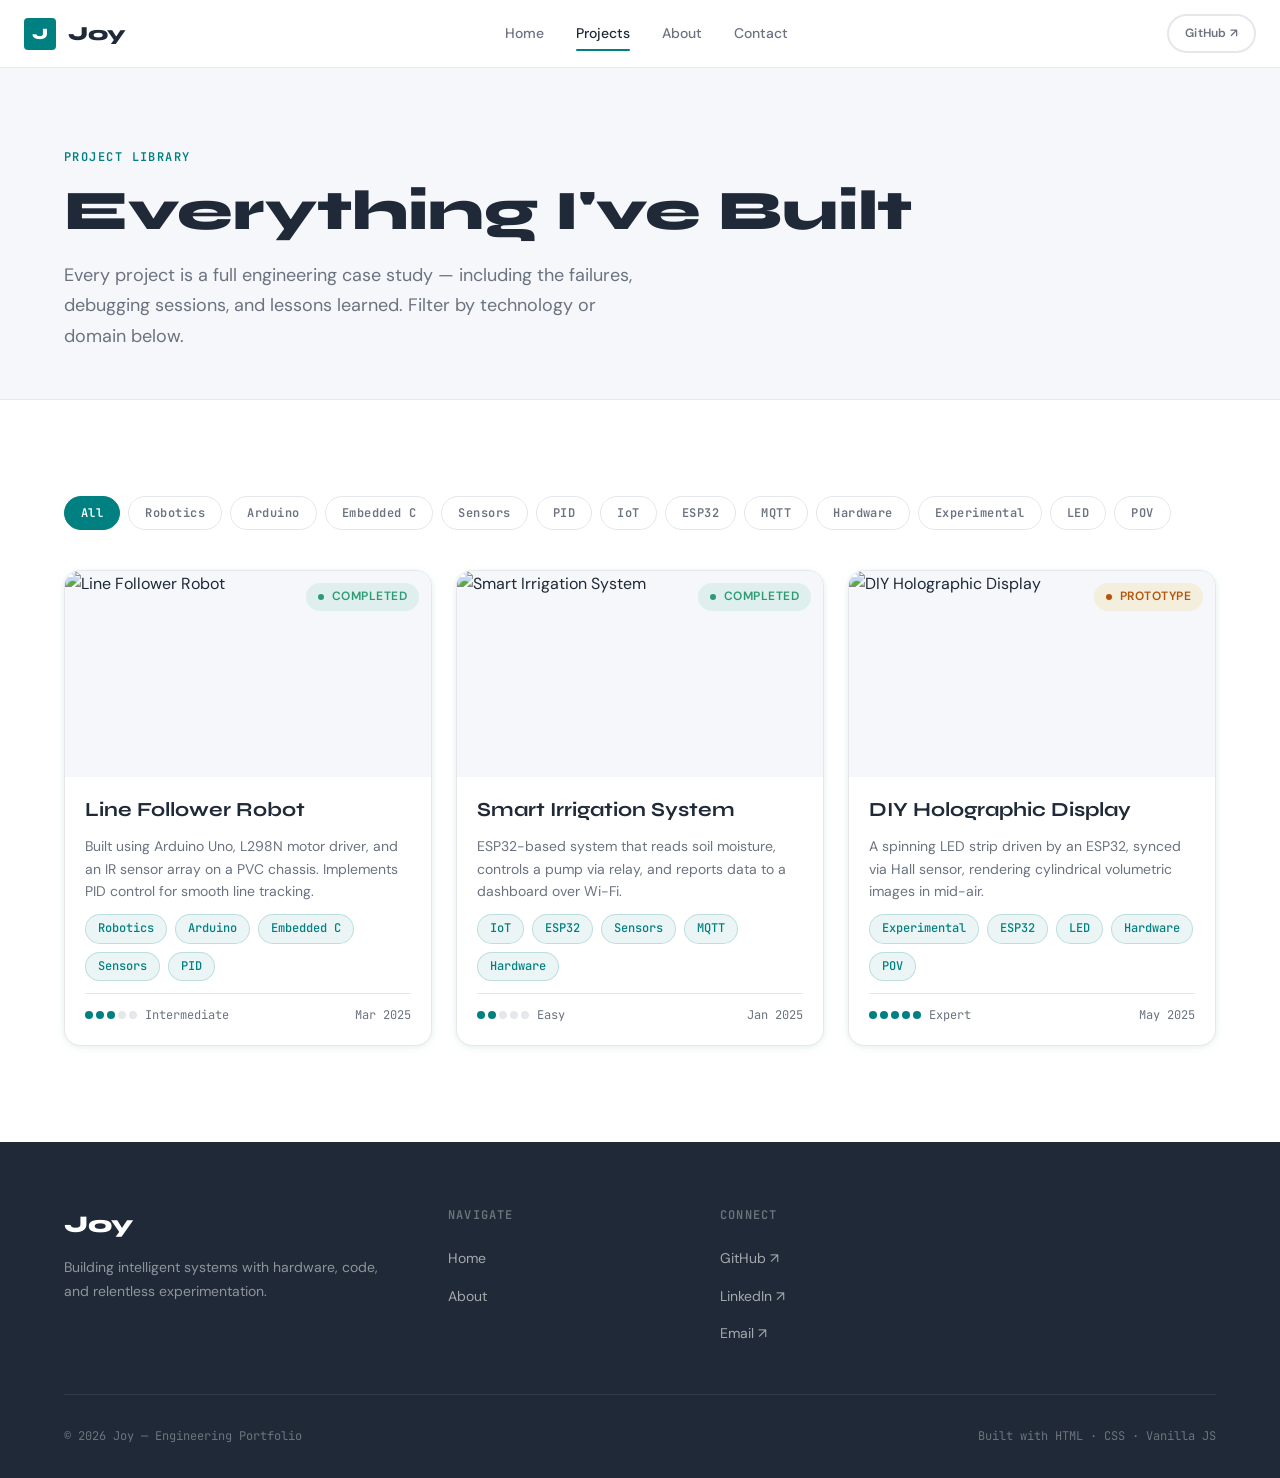
==== projects/index.html @ ea3002c6 "initial commit" ====
<!DOCTYPE html>
<html lang="en">
<head>
  <meta charset="UTF-8">
  <meta name="viewport" content="width=device-width, initial-scale=1.0">
  <meta name="description" content="All projects — Joy's engineering portfolio. IoT, robotics, embedded systems, and electronics experiments.">
  <title>Projects — Joy</title>

  <link rel="stylesheet" href="/assets/css/variables.css">
  <link rel="stylesheet" href="/assets/css/base.css">
  <link rel="stylesheet" href="/assets/css/nav.css">
  <link rel="stylesheet" href="/assets/css/components.css">
  <link rel="stylesheet" href="/assets/css/home.css">
  <link rel="icon" href="/assets/icons/favicon.svg" type="image/svg+xml">
</head>
<body>

  <!-- NAV -->
  <header class="nav" role="banner">
    <div class="nav__inner">
      <a href="/" class="nav__logo">
        <div class="nav__logo-mark">J</div>
        <span>Joy</span>
      </a>
      <nav class="nav__links" aria-label="Primary navigation">
        <a href="/"                   class="nav__link">Home</a>
        <a href="/projects/"          class="nav__link active">Projects</a>
        <a href="/about.html"         class="nav__link">About</a>
        <a href="/about.html#contact" class="nav__link">Contact</a>
      </nav>
      <div class="nav__actions">
        <a href="https://github.com/" target="_blank" rel="noopener" class="btn btn--ghost btn--sm">GitHub ↗</a>
        <button class="nav__hamburger" aria-label="Toggle menu">
          <span></span><span></span><span></span>
        </button>
      </div>
    </div>
    <nav class="nav__mobile">
      <a href="/"           class="nav__link">Home</a>
      <a href="/projects/"  class="nav__link">Projects</a>
      <a href="/about.html" class="nav__link">About</a>
      <a href="/about.html#contact" class="nav__link">Contact</a>
      <a href="https://github.com/" target="_blank" rel="noopener" class="btn btn--outline" style="width:fit-content;">GitHub ↗</a>
    </nav>
  </header>

  <main>

    <!-- PAGE HEADER -->
    <section style="padding-top:var(--sp-20);padding-bottom:var(--sp-12);border-bottom:1px solid var(--clr-border);background:var(--clr-bg-soft);">
      <div class="container">
        <p class="section-label reveal">Project Library</p>
        <h1 class="section-title reveal" data-delay="60" style="font-size:clamp(2rem,5vw,3.5rem);">Everything I've Built</h1>
        <p class="section-desc reveal" data-delay="120">
          Every project is a full engineering case study — including the failures, debugging sessions, and lessons learned.
          Filter by technology or domain below.
        </p>
      </div>
    </section>

    <!-- PROJECTS -->
    <section class="section">
      <div class="container">

        <div class="filter-bar reveal" id="filter-bar" aria-label="Filter projects">
          <!-- Populated by projects.js -->
        </div>

        <div class="project-feed" id="project-feed" data-stagger>
          <!-- Populated by projects.js -->
        </div>

      </div>
    </section>

  </main>

  <!-- FOOTER -->
  <footer class="footer" role="contentinfo">
    <div class="container">
      <div class="footer__grid">
        <div>
          <div class="footer__brand-name">Joy</div>
          <p class="footer__brand-desc">Building intelligent systems with hardware, code, and relentless experimentation.</p>
        </div>
        <div>
          <div class="footer__heading">Navigate</div>
          <ul class="footer__links">
            <li><a href="/"           class="footer__link">Home</a></li>
            <li><a href="/about.html" class="footer__link">About</a></li>
          </ul>
        </div>
        <div>
          <div class="footer__heading">Connect</div>
          <ul class="footer__links">
            <li><a href="https://github.com/"   target="_blank" rel="noopener" class="footer__link">GitHub ↗</a></li>
            <li><a href="https://linkedin.com/" target="_blank" rel="noopener" class="footer__link">LinkedIn ↗</a></li>
            <li><a href="mailto:your@email.com"                                class="footer__link">Email ↗</a></li>
          </ul>
        </div>
      </div>
      <div class="footer__bottom">
        <span>© <span id="footer-year"></span> Joy — Engineering Portfolio</span>
        <span>Built with HTML · CSS · Vanilla JS</span>
      </div>
    </div>
  </footer>

  <script src="/assets/js/main.js"></script>
  <script src="/assets/js/projects.js"></script>
  <script>document.getElementById('footer-year').textContent = new Date().getFullYear();</script>

</body>
</html>
---- assets/css/variables.css ----
/* ============================================================
   VARIABLES.CSS — Design Tokens
   ============================================================ */

:root {
  /* --- Color Palette --- */
  --clr-accent-teal:    #008080;
  --clr-accent-mint:    #3EB489;
  --clr-accent-blue:    #4A90E2;

  --clr-bg:             #FFFFFF;
  --clr-bg-soft:        #F5F7FA;
  --clr-bg-card:        #FFFFFF;

  --clr-text-primary:   #1F2937;
  --clr-text-muted:     #6B7280;
  --clr-text-inverse:   #FFFFFF;

  --clr-border:         #E5E7EB;
  --clr-border-accent:  rgba(0, 128, 128, 0.25);

  /* --- Typography --- */
  --font-heading:       'Syne', 'Poppins', sans-serif;
  --font-body:          'DM Sans', 'Inter', sans-serif;
  --font-mono:          'JetBrains Mono', 'Fira Code', monospace;

  /* --- Font Sizes (fluid) --- */
  --fs-xs:    0.75rem;
  --fs-sm:    0.875rem;
  --fs-base:  1rem;
  --fs-md:    1.125rem;
  --fs-lg:    1.25rem;
  --fs-xl:    1.5rem;
  --fs-2xl:   2rem;
  --fs-3xl:   2.75rem;
  --fs-4xl:   3.75rem;
  --fs-hero:  clamp(2.5rem, 6vw, 5rem);

  /* --- Spacing --- */
  --sp-1:   0.25rem;
  --sp-2:   0.5rem;
  --sp-3:   0.75rem;
  --sp-4:   1rem;
  --sp-5:   1.25rem;
  --sp-6:   1.5rem;
  --sp-8:   2rem;
  --sp-10:  2.5rem;
  --sp-12:  3rem;
  --sp-16:  4rem;
  --sp-20:  5rem;
  --sp-24:  6rem;

  /* --- Radius --- */
  --radius-sm:   4px;
  --radius-md:   8px;
  --radius-lg:   16px;
  --radius-xl:   24px;
  --radius-full: 9999px;

  /* --- Shadows --- */
  --shadow-sm:   0 1px 3px rgba(0,0,0,0.07), 0 1px 2px rgba(0,0,0,0.04);
  --shadow-md:   0 4px 16px rgba(0,0,0,0.08), 0 2px 6px rgba(0,0,0,0.04);
  --shadow-lg:   0 12px 40px rgba(0,0,0,0.10), 0 4px 12px rgba(0,0,0,0.06);
  --shadow-card: 0 2px 12px rgba(0, 128, 128, 0.06), 0 1px 4px rgba(0,0,0,0.05);
  --shadow-card-hover: 0 8px 32px rgba(0, 128, 128, 0.14), 0 2px 8px rgba(0,0,0,0.06);

  /* --- Transitions --- */
  --transition-fast:   150ms ease;
  --transition-base:   250ms ease;
  --transition-slow:   400ms ease;
  --transition-spring: 350ms cubic-bezier(0.34, 1.56, 0.64, 1);

  /* --- Layout --- */
  --container-max:  1200px;
  --container-wide: 1400px;
  --nav-height:     68px;
}
---- assets/css/base.css ----
/* ============================================================
   BASE.CSS — Reset + Foundation
   ============================================================ */

@import url('https://fonts.googleapis.com/css2?family=Syne:wght@400;500;600;700;800&family=DM+Sans:ital,opsz,wght@0,9..40,300;0,9..40,400;0,9..40,500;0,9..40,600;1,9..40,400&family=JetBrains+Mono:wght@400;500&display=swap');

*, *::before, *::after {
  box-sizing: border-box;
  margin: 0;
  padding: 0;
}

html {
  scroll-behavior: smooth;
  font-size: 16px;
  -webkit-text-size-adjust: 100%;
}

body {
  font-family: var(--font-body);
  font-size: var(--fs-base);
  color: var(--clr-text-primary);
  background-color: var(--clr-bg);
  line-height: 1.6;
  -webkit-font-smoothing: antialiased;
  -moz-osx-font-smoothing: grayscale;
  overflow-x: hidden;
}

img, video {
  max-width: 100%;
  height: auto;
  display: block;
}

a {
  color: inherit;
  text-decoration: none;
}

ul, ol {
  list-style: none;
}

button {
  cursor: pointer;
  border: none;
  background: none;
  font-family: inherit;
}

input, textarea, select {
  font-family: inherit;
  font-size: inherit;
}

h1, h2, h3, h4, h5, h6 {
  font-family: var(--font-heading);
  line-height: 1.2;
  color: var(--clr-text-primary);
}

code, pre {
  font-family: var(--font-mono);
}

/* --- Selection --- */
::selection {
  background: rgba(0, 128, 128, 0.15);
  color: var(--clr-text-primary);
}

/* --- Scrollbar --- */
::-webkit-scrollbar {
  width: 6px;
  height: 6px;
}
::-webkit-scrollbar-track  { background: var(--clr-bg-soft); }
::-webkit-scrollbar-thumb  { background: var(--clr-border); border-radius: 999px; }
::-webkit-scrollbar-thumb:hover { background: var(--clr-accent-teal); }

/* --- Focus --- */
:focus-visible {
  outline: 2px solid var(--clr-accent-teal);
  outline-offset: 3px;
  border-radius: var(--radius-sm);
}

/* --- Utility Layout --- */
.container {
  max-width: var(--container-max);
  margin-inline: auto;
  padding-inline: var(--sp-6);
}

.container--wide {
  max-width: var(--container-wide);
  margin-inline: auto;
  padding-inline: var(--sp-6);
}

.section {
  padding-block: var(--sp-24);
}

.section--sm {
  padding-block: var(--sp-16);
}

/* --- Visibility Helpers --- */
.sr-only {
  position: absolute;
  width: 1px;
  height: 1px;
  padding: 0;
  margin: -1px;
  overflow: hidden;
  clip: rect(0, 0, 0, 0);
  white-space: nowrap;
  border: 0;
}

/* --- Fade-in Animation Base --- */
.reveal {
  opacity: 0;
  transform: translateY(24px);
  transition: opacity var(--transition-slow), transform var(--transition-slow);
}

.reveal.visible {
  opacity: 1;
  transform: translateY(0);
}

/* --- Grid Utilities --- */
.grid-2 { display: grid; grid-template-columns: repeat(2, 1fr); gap: var(--sp-8); }
.grid-3 { display: grid; grid-template-columns: repeat(3, 1fr); gap: var(--sp-8); }

@media (max-width: 768px) {
  .grid-2, .grid-3 { grid-template-columns: 1fr; }
}

@media (min-width: 769px) and (max-width: 1024px) {
  .grid-3 { grid-template-columns: repeat(2, 1fr); }
}
---- assets/css/nav.css ----
/* ============================================================
   NAV.CSS — Sticky Navigation
   ============================================================ */

.nav {
  position: fixed;
  top: 0;
  left: 0;
  right: 0;
  z-index: 1000;
  height: var(--nav-height);
  background: rgba(255, 255, 255, 0.92);
  backdrop-filter: blur(12px) saturate(180%);
  -webkit-backdrop-filter: blur(12px) saturate(180%);
  border-bottom: 1px solid var(--clr-border);
  transition: border-color var(--transition-base), box-shadow var(--transition-base);
}

.nav.scrolled {
  box-shadow: 0 2px 16px rgba(0,0,0,0.06);
}

.nav__inner {
  max-width: var(--container-wide);
  margin-inline: auto;
  padding-inline: var(--sp-6);
  height: 100%;
  display: flex;
  align-items: center;
  justify-content: space-between;
}

/* --- Logo / Wordmark --- */
.nav__logo {
  display: flex;
  align-items: center;
  gap: var(--sp-3);
  font-family: var(--font-heading);
  font-weight: 800;
  font-size: var(--fs-lg);
  color: var(--clr-text-primary);
  text-decoration: none;
  transition: color var(--transition-fast);
}

.nav__logo:hover { color: var(--clr-accent-teal); }

.nav__logo-mark {
  width: 32px;
  height: 32px;
  background: var(--clr-accent-teal);
  border-radius: var(--radius-sm);
  display: flex;
  align-items: center;
  justify-content: center;
  color: #fff;
  font-size: var(--fs-base);
  font-weight: 900;
}

/* --- Desktop Links --- */
.nav__links {
  display: flex;
  align-items: center;
  gap: var(--sp-8);
}

.nav__link {
  font-size: var(--fs-sm);
  font-weight: 500;
  color: var(--clr-text-muted);
  text-decoration: none;
  transition: color var(--transition-fast);
  position: relative;
  padding-block: var(--sp-1);
}

.nav__link::after {
  content: '';
  position: absolute;
  bottom: -2px;
  left: 0;
  right: 0;
  height: 2px;
  background: var(--clr-accent-teal);
  border-radius: 1px;
  transform: scaleX(0);
  transition: transform var(--transition-base);
}

.nav__link:hover,
.nav__link.active {
  color: var(--clr-text-primary);
}

.nav__link:hover::after,
.nav__link.active::after {
  transform: scaleX(1);
}

/* --- Actions --- */
.nav__actions {
  display: flex;
  align-items: center;
  gap: var(--sp-3);
}

/* --- Hamburger --- */
.nav__hamburger {
  display: none;
  flex-direction: column;
  gap: 5px;
  width: 28px;
  cursor: pointer;
  padding: var(--sp-2);
}

.nav__hamburger span {
  display: block;
  height: 2px;
  background: var(--clr-text-primary);
  border-radius: 1px;
  transition: all var(--transition-base);
}

.nav__hamburger.open span:nth-child(1) { transform: rotate(45deg) translate(5px, 5px); }
.nav__hamburger.open span:nth-child(2) { opacity: 0; }
.nav__hamburger.open span:nth-child(3) { transform: rotate(-45deg) translate(5px, -5px); }

/* --- Mobile Menu --- */
.nav__mobile {
  display: none;
  position: fixed;
  top: var(--nav-height);
  left: 0;
  right: 0;
  background: rgba(255, 255, 255, 0.98);
  backdrop-filter: blur(16px);
  padding: var(--sp-6);
  border-bottom: 1px solid var(--clr-border);
  flex-direction: column;
  gap: var(--sp-4);
  box-shadow: var(--shadow-lg);
  z-index: 999;
}

.nav__mobile.open {
  display: flex;
}

.nav__mobile .nav__link {
  font-size: var(--fs-md);
  padding-block: var(--sp-3);
}

/* --- Responsive --- */
@media (max-width: 768px) {
  .nav__links { display: none; }
  .nav__actions .btn { display: none; }
  .nav__hamburger { display: flex; }
}
---- assets/css/components.css ----
/* ============================================================
   COMPONENTS.CSS — Reusable UI Components
   ============================================================ */

/* ----------------------------------------
   BUTTONS
   ---------------------------------------- */

.btn {
  display: inline-flex;
  align-items: center;
  gap: var(--sp-2);
  padding: var(--sp-3) var(--sp-6);
  border-radius: var(--radius-full);
  font-family: var(--font-body);
  font-size: var(--fs-sm);
  font-weight: 600;
  letter-spacing: 0.02em;
  transition: all var(--transition-base);
  cursor: pointer;
  border: 2px solid transparent;
  white-space: nowrap;
}

.btn--primary {
  background: var(--clr-accent-teal);
  color: #fff;
  border-color: var(--clr-accent-teal);
}

.btn--primary:hover {
  background: #006868;
  border-color: #006868;
  transform: translateY(-2px);
  box-shadow: 0 6px 20px rgba(0, 128, 128, 0.30);
}

.btn--outline {
  background: transparent;
  color: var(--clr-accent-teal);
  border-color: var(--clr-accent-teal);
}

.btn--outline:hover {
  background: var(--clr-accent-teal);
  color: #fff;
  transform: translateY(-2px);
}

.btn--ghost {
  background: transparent;
  color: var(--clr-text-muted);
  border-color: var(--clr-border);
}

.btn--ghost:hover {
  color: var(--clr-text-primary);
  border-color: var(--clr-text-primary);
  transform: translateY(-2px);
}

.btn--sm {
  padding: var(--sp-2) var(--sp-4);
  font-size: var(--fs-xs);
}

.btn--lg {
  padding: var(--sp-4) var(--sp-8);
  font-size: var(--fs-md);
}

/* ----------------------------------------
   TAGS / CHIPS
   ---------------------------------------- */

.tag {
  display: inline-flex;
  align-items: center;
  gap: var(--sp-1);
  padding: var(--sp-1) var(--sp-3);
  border-radius: var(--radius-full);
  font-size: var(--fs-xs);
  font-weight: 500;
  font-family: var(--font-mono);
  background: rgba(0, 128, 128, 0.08);
  color: var(--clr-accent-teal);
  border: 1px solid rgba(0, 128, 128, 0.20);
  transition: all var(--transition-fast);
  cursor: default;
}

.tag:hover {
  background: rgba(0, 128, 128, 0.15);
}

.tag--blue {
  background: rgba(74, 144, 226, 0.08);
  color: var(--clr-accent-blue);
  border-color: rgba(74, 144, 226, 0.20);
}

.tag--mint {
  background: rgba(62, 180, 137, 0.08);
  color: var(--clr-accent-mint);
  border-color: rgba(62, 180, 137, 0.20);
}

.tags-row {
  display: flex;
  flex-wrap: wrap;
  gap: var(--sp-2);
}

/* ----------------------------------------
   STATUS BADGES
   ---------------------------------------- */

.badge {
  display: inline-flex;
  align-items: center;
  gap: var(--sp-2);
  padding: var(--sp-1) var(--sp-3);
  border-radius: var(--radius-full);
  font-size: var(--fs-xs);
  font-weight: 600;
  letter-spacing: 0.04em;
  text-transform: uppercase;
}

.badge::before {
  content: '';
  width: 6px;
  height: 6px;
  border-radius: 50%;
  background: currentColor;
}

.badge--completed {
  background: rgba(62, 180, 137, 0.12);
  color: #2d9a73;
}

.badge--progress {
  background: rgba(74, 144, 226, 0.12);
  color: var(--clr-accent-blue);
}

.badge--progress::before {
  animation: pulse 1.5s infinite;
}

.badge--prototype {
  background: rgba(234, 179, 8, 0.12);
  color: #b45309;
}

.badge--experimental {
  background: rgba(168, 85, 247, 0.12);
  color: #7c3aed;
}

.badge--archived {
  background: var(--clr-bg-soft);
  color: var(--clr-text-muted);
}

@keyframes pulse {
  0%, 100% { opacity: 1; }
  50%       { opacity: 0.4; }
}

/* ----------------------------------------
   PROJECT CARDS
   ---------------------------------------- */

.project-card {
  background: var(--clr-bg-card);
  border: 1px solid var(--clr-border);
  border-radius: var(--radius-lg);
  overflow: hidden;
  transition: all var(--transition-base);
  display: flex;
  flex-direction: column;
  box-shadow: var(--shadow-card);
  position: relative;
}

.project-card:hover {
  transform: translateY(-4px);
  box-shadow: var(--shadow-card-hover);
  border-color: var(--clr-border-accent);
}

.project-card__thumb {
  aspect-ratio: 16 / 9;
  overflow: hidden;
  background: var(--clr-bg-soft);
  position: relative;
}

.project-card__thumb img {
  width: 100%;
  height: 100%;
  object-fit: cover;
  transition: transform var(--transition-slow);
}

.project-card:hover .project-card__thumb img {
  transform: scale(1.04);
}

/* Placeholder if no image */
.project-card__thumb--placeholder {
  display: flex;
  align-items: center;
  justify-content: center;
  font-size: 3rem;
  color: var(--clr-border);
}

.project-card__badge {
  position: absolute;
  top: var(--sp-3);
  right: var(--sp-3);
}

.project-card__body {
  padding: var(--sp-5);
  flex: 1;
  display: flex;
  flex-direction: column;
  gap: var(--sp-3);
}

.project-card__title {
  font-size: var(--fs-lg);
  font-weight: 700;
  color: var(--clr-text-primary);
  line-height: 1.3;
  font-family: var(--font-heading);
}

.project-card__desc {
  font-size: var(--fs-sm);
  color: var(--clr-text-muted);
  line-height: 1.6;
  flex: 1;
}

.project-card__meta {
  display: flex;
  align-items: center;
  justify-content: space-between;
  font-size: var(--fs-xs);
  color: var(--clr-text-muted);
  font-family: var(--font-mono);
  border-top: 1px solid var(--clr-border);
  padding-top: var(--sp-3);
  margin-top: auto;
}

.project-card__link {
  display: block;
}

/* ----------------------------------------
   SECTION HEADERS
   ---------------------------------------- */

.section-label {
  font-size: var(--fs-xs);
  font-weight: 600;
  letter-spacing: 0.12em;
  text-transform: uppercase;
  color: var(--clr-accent-teal);
  font-family: var(--font-mono);
  margin-bottom: var(--sp-3);
}

.section-title {
  font-size: var(--fs-3xl);
  font-weight: 800;
  font-family: var(--font-heading);
  line-height: 1.15;
  margin-bottom: var(--sp-4);
}

.section-desc {
  font-size: var(--fs-md);
  color: var(--clr-text-muted);
  max-width: 580px;
  line-height: 1.7;
}

/* ----------------------------------------
   CODE BLOCKS
   ---------------------------------------- */

.code-block {
  background: #0f172a;
  border-radius: var(--radius-md);
  overflow: hidden;
  border: 1px solid rgba(255,255,255,0.06);
}

.code-block__header {
  display: flex;
  align-items: center;
  justify-content: space-between;
  padding: var(--sp-3) var(--sp-4);
  background: rgba(255,255,255,0.04);
  border-bottom: 1px solid rgba(255,255,255,0.06);
}

.code-block__lang {
  font-size: var(--fs-xs);
  font-family: var(--font-mono);
  color: var(--clr-accent-mint);
}

.code-block__copy {
  font-size: var(--fs-xs);
  color: rgba(255,255,255,0.4);
  cursor: pointer;
  transition: color var(--transition-fast);
}

.code-block__copy:hover { color: rgba(255,255,255,0.8); }

.code-block pre {
  padding: var(--sp-5);
  overflow-x: auto;
  font-size: var(--fs-sm);
  line-height: 1.7;
  color: #e2e8f0;
}

/* ----------------------------------------
   DIFFICULTY METER
   ---------------------------------------- */

.difficulty {
  display: flex;
  align-items: center;
  gap: var(--sp-2);
  font-size: var(--fs-xs);
  color: var(--clr-text-muted);
}

.difficulty__dots {
  display: flex;
  gap: 3px;
}

.difficulty__dot {
  width: 8px;
  height: 8px;
  border-radius: 50%;
  background: var(--clr-border);
  transition: background var(--transition-fast);
}

.difficulty__dot--active {
  background: var(--clr-accent-teal);
}

/* ----------------------------------------
   DIVIDER
   ---------------------------------------- */

.divider {
  border: none;
  border-top: 1px solid var(--clr-border);
  margin-block: var(--sp-12);
}

/* ----------------------------------------
   GALLERY GRID
   ---------------------------------------- */

.gallery {
  display: grid;
  grid-template-columns: repeat(auto-fill, minmax(280px, 1fr));
  gap: var(--sp-4);
}

.gallery__item {
  border-radius: var(--radius-md);
  overflow: hidden;
  aspect-ratio: 4 / 3;
  background: var(--clr-bg-soft);
  cursor: pointer;
  transition: transform var(--transition-base);
}

.gallery__item:hover {
  transform: scale(1.02);
}

.gallery__item img {
  width: 100%;
  height: 100%;
  object-fit: cover;
}

/* ----------------------------------------
   COMPONENT TABLE (BOM)
   ---------------------------------------- */

.bom-table {
  width: 100%;
  border-collapse: collapse;
  font-size: var(--fs-sm);
}

.bom-table th {
  text-align: left;
  padding: var(--sp-3) var(--sp-4);
  font-family: var(--font-mono);
  font-size: var(--fs-xs);
  font-weight: 600;
  text-transform: uppercase;
  letter-spacing: 0.06em;
  color: var(--clr-text-muted);
  border-bottom: 2px solid var(--clr-border);
  background: var(--clr-bg-soft);
}

.bom-table td {
  padding: var(--sp-3) var(--sp-4);
  border-bottom: 1px solid var(--clr-border);
  vertical-align: top;
}

.bom-table tr:hover td {
  background: rgba(0,128,128,0.03);
}
---- assets/css/home.css ----
/* ============================================================
   HOME.CSS — Homepage Sections
   ============================================================ */

/* ----------------------------------------
   PAGE OFFSET (sticky nav)
   ---------------------------------------- */

body {
  padding-top: var(--nav-height);
}

/* ----------------------------------------
   HERO SECTION
   ---------------------------------------- */

.hero {
  position: relative;
  min-height: calc(100vh - var(--nav-height));
  display: flex;
  align-items: center;
  overflow: hidden;
  background: var(--clr-bg);
}

/* Circuit / grid background */
.hero__bg {
  position: absolute;
  inset: 0;
  background-image:
    linear-gradient(rgba(0,128,128,0.04) 1px, transparent 1px),
    linear-gradient(90deg, rgba(0,128,128,0.04) 1px, transparent 1px);
  background-size: 48px 48px;
  pointer-events: none;
}

/* Radial fade over the grid */
.hero__bg::after {
  content: '';
  position: absolute;
  inset: 0;
  background: radial-gradient(ellipse 70% 60% at 50% 50%, rgba(255,255,255,0) 40%, rgba(255,255,255,0.95) 100%);
}

.hero__particles {
  position: absolute;
  inset: 0;
  pointer-events: none;
  overflow: hidden;
}

.hero__particle {
  position: absolute;
  border-radius: 50%;
  opacity: 0;
  animation: float-particle 12s infinite;
}

@keyframes float-particle {
  0%   { opacity: 0; transform: translateY(0) scale(0.8); }
  20%  { opacity: 0.6; }
  80%  { opacity: 0.6; }
  100% { opacity: 0; transform: translateY(-60px) scale(1.2); }
}

.hero__content {
  position: relative;
  z-index: 1;
}

.hero__eyebrow {
  display: inline-flex;
  align-items: center;
  gap: var(--sp-2);
  font-family: var(--font-mono);
  font-size: var(--fs-xs);
  color: var(--clr-accent-teal);
  letter-spacing: 0.1em;
  text-transform: uppercase;
  margin-bottom: var(--sp-5);
  padding: var(--sp-2) var(--sp-4);
  border: 1px solid rgba(0,128,128,0.2);
  border-radius: var(--radius-full);
  background: rgba(0,128,128,0.05);
}

.hero__eyebrow-dot {
  width: 6px;
  height: 6px;
  border-radius: 50%;
  background: var(--clr-accent-teal);
  animation: pulse 2s infinite;
}

.hero__title {
  font-size: var(--fs-hero);
  font-weight: 800;
  font-family: var(--font-heading);
  line-height: 1.08;
  letter-spacing: -0.02em;
  color: var(--clr-text-primary);
  margin-bottom: var(--sp-6);
  max-width: 14ch;
}

.hero__title .accent {
  color: var(--clr-accent-teal);
  position: relative;
  display: inline-block;
}

.hero__desc {
  font-size: var(--fs-md);
  color: var(--clr-text-muted);
  max-width: 520px;
  line-height: 1.75;
  margin-bottom: var(--sp-10);
}

.hero__actions {
  display: flex;
  flex-wrap: wrap;
  gap: var(--sp-3);
  margin-bottom: var(--sp-16);
}

.hero__stats {
  display: flex;
  gap: var(--sp-10);
}

.hero__stat-num {
  font-size: var(--fs-2xl);
  font-weight: 800;
  font-family: var(--font-heading);
  color: var(--clr-text-primary);
  line-height: 1;
}

.hero__stat-label {
  font-size: var(--fs-xs);
  color: var(--clr-text-muted);
  margin-top: var(--sp-1);
  font-family: var(--font-mono);
}

/* ----------------------------------------
   FEATURED PROJECTS
   ---------------------------------------- */

.featured {
  background: var(--clr-bg-soft);
}

.featured__grid {
  display: grid;
  grid-template-columns: repeat(3, 1fr);
  gap: var(--sp-6);
  margin-top: var(--sp-12);
}

.featured__grid .project-card:first-child {
  grid-column: span 2;
}

.featured__grid .project-card:first-child .project-card__thumb {
  aspect-ratio: 21 / 9;
}

@media (max-width: 1024px) {
  .featured__grid {
    grid-template-columns: repeat(2, 1fr);
  }
}

@media (max-width: 768px) {
  .featured__grid {
    grid-template-columns: 1fr;
  }
  .featured__grid .project-card:first-child {
    grid-column: span 1;
  }
  .featured__grid .project-card:first-child .project-card__thumb {
    aspect-ratio: 16 / 9;
  }
}

/* ----------------------------------------
   FILTER BAR
   ---------------------------------------- */

.filter-bar {
  display: flex;
  flex-wrap: wrap;
  gap: var(--sp-2);
  align-items: center;
  margin-bottom: var(--sp-10);
}

.filter-btn {
  padding: var(--sp-2) var(--sp-4);
  border-radius: var(--radius-full);
  font-size: var(--fs-xs);
  font-weight: 600;
  font-family: var(--font-mono);
  letter-spacing: 0.04em;
  cursor: pointer;
  border: 1px solid var(--clr-border);
  color: var(--clr-text-muted);
  background: var(--clr-bg);
  transition: all var(--transition-fast);
}

.filter-btn:hover {
  border-color: var(--clr-accent-teal);
  color: var(--clr-accent-teal);
}

.filter-btn.active {
  background: var(--clr-accent-teal);
  border-color: var(--clr-accent-teal);
  color: #fff;
}

/* ----------------------------------------
   PROJECT FEED
   ---------------------------------------- */

.project-feed {
  display: grid;
  grid-template-columns: repeat(auto-fill, minmax(320px, 1fr));
  gap: var(--sp-6);
}

.project-feed .project-card {
  transition: all var(--transition-base), opacity 300ms ease, transform 300ms ease;
}

.project-feed .project-card.hidden {
  opacity: 0;
  pointer-events: none;
  transform: scale(0.95);
}

/* ----------------------------------------
   SKILLS / STACK STRIP
   ---------------------------------------- */

.stack-strip {
  background: var(--clr-bg-soft);
  border-block: 1px solid var(--clr-border);
  overflow: hidden;
  padding-block: var(--sp-5);
}

.stack-strip__track {
  display: flex;
  gap: var(--sp-8);
  width: max-content;
  animation: marquee 28s linear infinite;
}

.stack-strip__track:hover { animation-play-state: paused; }

.stack-strip__item {
  display: flex;
  align-items: center;
  gap: var(--sp-2);
  font-size: var(--fs-sm);
  font-weight: 600;
  font-family: var(--font-mono);
  color: var(--clr-text-muted);
  white-space: nowrap;
}

.stack-strip__item span {
  color: var(--clr-accent-teal);
}

@keyframes marquee {
  from { transform: translateX(0); }
  to   { transform: translateX(-50%); }
}

/* ----------------------------------------
   FOOTER
   ---------------------------------------- */

.footer {
  background: var(--clr-text-primary);
  color: var(--clr-text-inverse);
  padding-block: var(--sp-16) var(--sp-8);
}

.footer__grid {
  display: grid;
  grid-template-columns: 1.5fr 1fr 1fr 1fr;
  gap: var(--sp-12);
  margin-bottom: var(--sp-12);
}

.footer__brand-name {
  font-family: var(--font-heading);
  font-size: var(--fs-xl);
  font-weight: 800;
  margin-bottom: var(--sp-3);
}

.footer__brand-desc {
  font-size: var(--fs-sm);
  color: rgba(255,255,255,0.5);
  line-height: 1.7;
}

.footer__heading {
  font-family: var(--font-mono);
  font-size: var(--fs-xs);
  font-weight: 600;
  letter-spacing: 0.1em;
  text-transform: uppercase;
  color: rgba(255,255,255,0.35);
  margin-bottom: var(--sp-5);
}

.footer__links {
  display: flex;
  flex-direction: column;
  gap: var(--sp-3);
}

.footer__link {
  font-size: var(--fs-sm);
  color: rgba(255,255,255,0.6);
  transition: color var(--transition-fast);
}

.footer__link:hover { color: var(--clr-accent-mint); }

.footer__bottom {
  display: flex;
  justify-content: space-between;
  align-items: center;
  padding-top: var(--sp-8);
  border-top: 1px solid rgba(255,255,255,0.08);
  font-size: var(--fs-xs);
  color: rgba(255,255,255,0.35);
  font-family: var(--font-mono);
}

@media (max-width: 1024px) {
  .footer__grid { grid-template-columns: repeat(2, 1fr); }
}

@media (max-width: 640px) {
  .footer__grid { grid-template-columns: 1fr; }
  .footer__bottom { flex-direction: column; gap: var(--sp-3); }
}
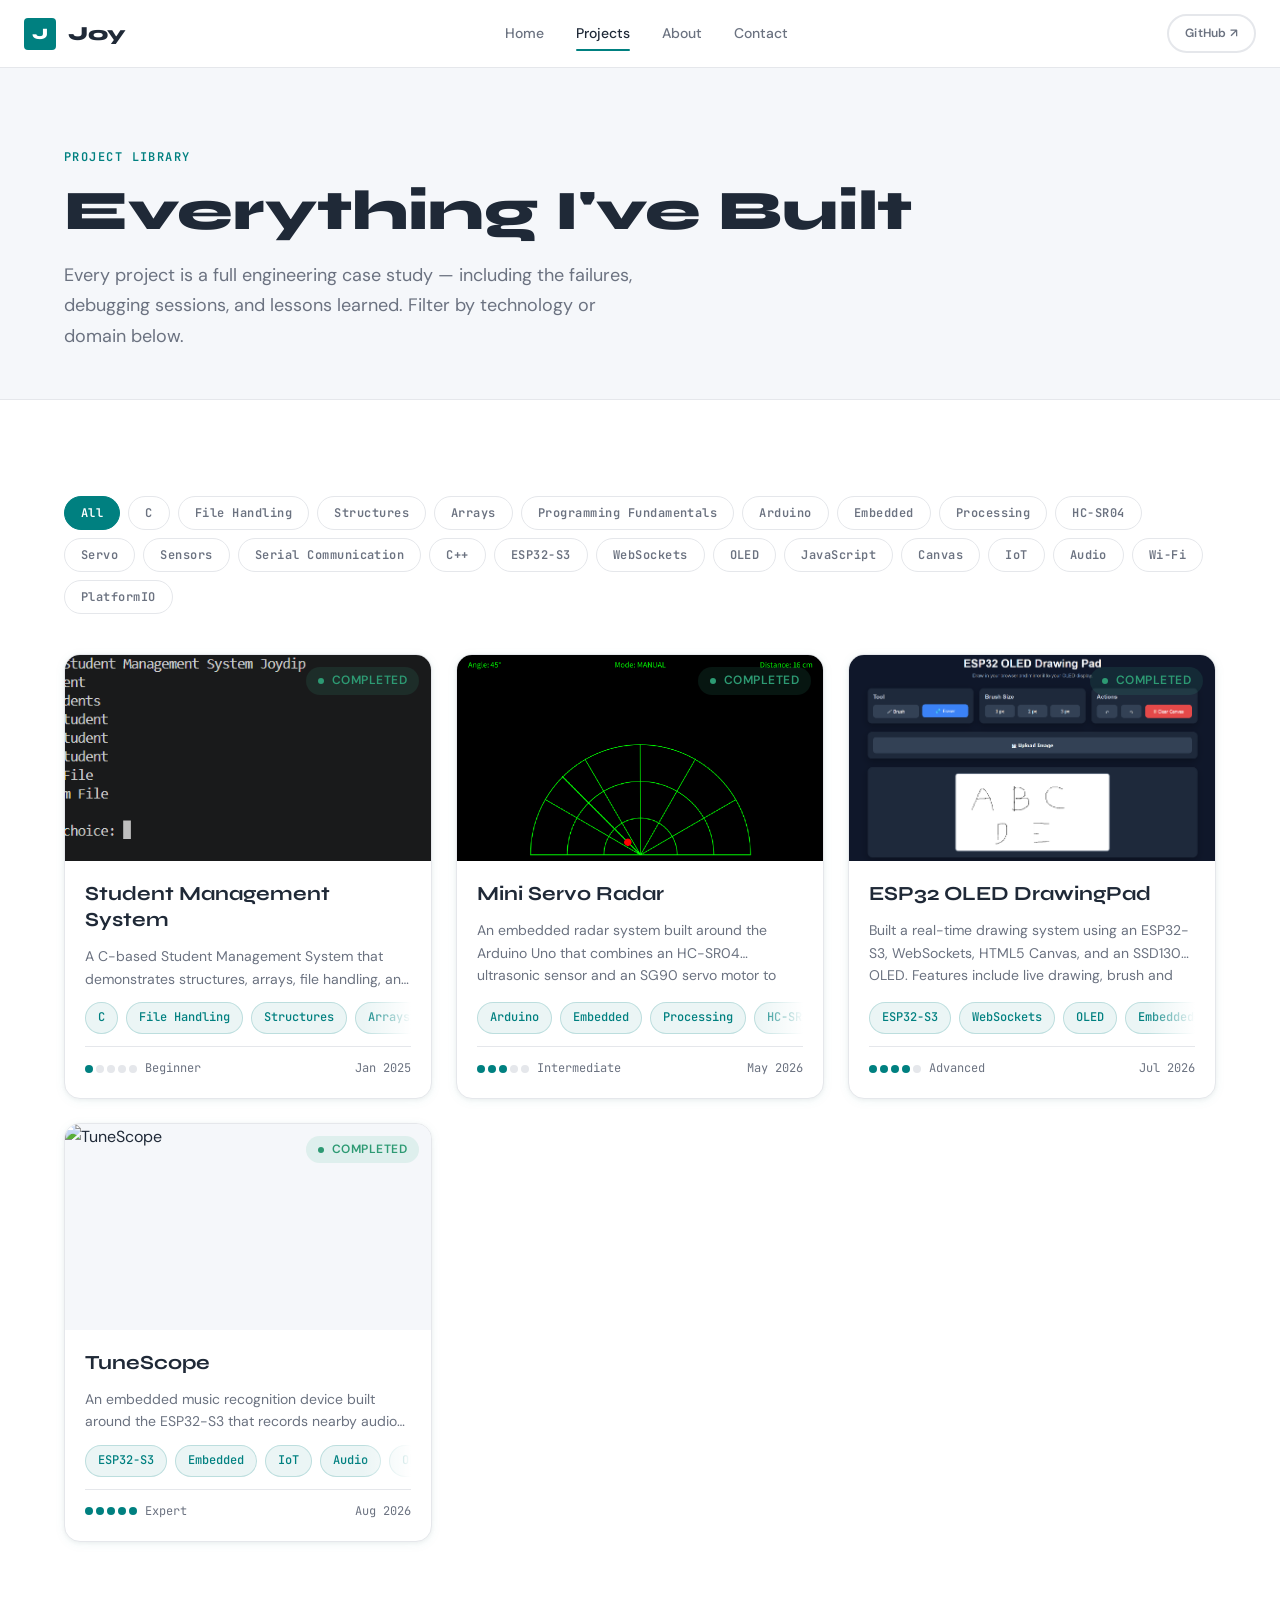
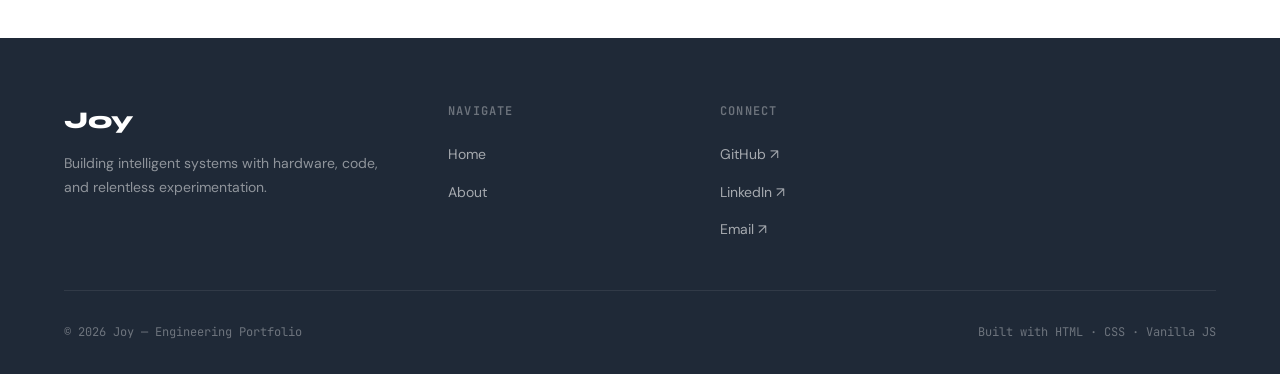
==== commit 39baf997: "Refactor project paths and update links for relative navigation - Updated project paths in JavaScrip" ====
--- a/projects/index.html
+++ b/projects/index.html
@@ -1,114 +1,174 @@
-<!DOCTYPE html>
+<!doctype html>
 <html lang="en">
-<head>
-  <meta charset="UTF-8">
-  <meta name="viewport" content="width=device-width, initial-scale=1.0">
-  <meta name="description" content="All projects — Joy's engineering portfolio. IoT, robotics, embedded systems, and electronics experiments.">
-  <title>Projects — Joy</title>
+  <head>
+    <meta charset="UTF-8" />
+    <meta name="viewport" content="width=device-width, initial-scale=1.0" />
+    <meta
+      name="description"
+      content="All projects — Joy's engineering portfolio. IoT, robotics, embedded systems, and electronics experiments."
+    />
+    <title>Projects — Joy</title>
 
-  <link rel="stylesheet" href="/assets/css/variables.css">
-  <link rel="stylesheet" href="/assets/css/base.css">
-  <link rel="stylesheet" href="/assets/css/nav.css">
-  <link rel="stylesheet" href="/assets/css/components.css">
-  <link rel="stylesheet" href="/assets/css/home.css">
-  <link rel="icon" href="/assets/icons/favicon.svg" type="image/svg+xml">
-</head>
-<body>
-
-  <!-- NAV -->
-  <header class="nav" role="banner">
-    <div class="nav__inner">
-      <a href="/" class="nav__logo">
-        <div class="nav__logo-mark">J</div>
-        <span>Joy</span>
-      </a>
-      <nav class="nav__links" aria-label="Primary navigation">
-        <a href="/"                   class="nav__link">Home</a>
-        <a href="/projects/"          class="nav__link active">Projects</a>
-        <a href="/about.html"         class="nav__link">About</a>
-        <a href="/about.html#contact" class="nav__link">Contact</a>
-      </nav>
-      <div class="nav__actions">
-        <a href="https://github.com/" target="_blank" rel="noopener" class="btn btn--ghost btn--sm">GitHub ↗</a>
-        <button class="nav__hamburger" aria-label="Toggle menu">
-          <span></span><span></span><span></span>
-        </button>
-      </div>
-    </div>
-    <nav class="nav__mobile">
-      <a href="/"           class="nav__link">Home</a>
-      <a href="/projects/"  class="nav__link">Projects</a>
-      <a href="/about.html" class="nav__link">About</a>
-      <a href="/about.html#contact" class="nav__link">Contact</a>
-      <a href="https://github.com/" target="_blank" rel="noopener" class="btn btn--outline" style="width:fit-content;">GitHub ↗</a>
-    </nav>
-  </header>
-
-  <main>
-
-    <!-- PAGE HEADER -->
-    <section style="padding-top:var(--sp-20);padding-bottom:var(--sp-12);border-bottom:1px solid var(--clr-border);background:var(--clr-bg-soft);">
-      <div class="container">
-        <p class="section-label reveal">Project Library</p>
-        <h1 class="section-title reveal" data-delay="60" style="font-size:clamp(2rem,5vw,3.5rem);">Everything I've Built</h1>
-        <p class="section-desc reveal" data-delay="120">
-          Every project is a full engineering case study — including the failures, debugging sessions, and lessons learned.
-          Filter by technology or domain below.
-        </p>
-      </div>
-    </section>
-
-    <!-- PROJECTS -->
-    <section class="section">
-      <div class="container">
-
-        <div class="filter-bar reveal" id="filter-bar" aria-label="Filter projects">
-          <!-- Populated by projects.js -->
-        </div>
-
-        <div class="project-feed" id="project-feed" data-stagger>
-          <!-- Populated by projects.js -->
-        </div>
-
-      </div>
-    </section>
-
-  </main>
-
-  <!-- FOOTER -->
-  <footer class="footer" role="contentinfo">
-    <div class="container">
-      <div class="footer__grid">
-        <div>
-          <div class="footer__brand-name">Joy</div>
-          <p class="footer__brand-desc">Building intelligent systems with hardware, code, and relentless experimentation.</p>
-        </div>
-        <div>
-          <div class="footer__heading">Navigate</div>
-          <ul class="footer__links">
-            <li><a href="/"           class="footer__link">Home</a></li>
-            <li><a href="/about.html" class="footer__link">About</a></li>
-          </ul>
-        </div>
-        <div>
-          <div class="footer__heading">Connect</div>
-          <ul class="footer__links">
-            <li><a href="https://github.com/"   target="_blank" rel="noopener" class="footer__link">GitHub ↗</a></li>
-            <li><a href="https://linkedin.com/" target="_blank" rel="noopener" class="footer__link">LinkedIn ↗</a></li>
-            <li><a href="mailto:your@email.com"                                class="footer__link">Email ↗</a></li>
-          </ul>
+    <link rel="stylesheet" href="../assets/css/variables.css" />
+    <link rel="stylesheet" href="../assets/css/base.css" />
+    <link rel="stylesheet" href="../assets/css/nav.css" />
+    <link rel="stylesheet" href="../assets/css/components.css" />
+    <link rel="stylesheet" href="../assets/css/home.css" />
+    <link
+      rel="icon"
+      href="../assets/icons/favicon.svg"
+      type="image/svg+xml"
+    />
+  </head>
+  <body>
+    <!-- NAV -->
+    <header class="nav" role="banner">
+      <div class="nav__inner">
+        <a href="" class="nav__logo">
+          <div class="nav__logo-mark">J</div>
+          <span>Joy</span>
+        </a>
+        <nav class="nav__links" aria-label="Primary navigation">
+          <a href="../" class="nav__link">Home</a>
+          <a href="../projects/" class="nav__link active">Projects</a>
+          <a href="../about.html" class="nav__link">About</a>
+          <a href="../about.html#contact" class="nav__link">Contact</a>
+        </nav>
+        <div class="nav__actions">
+          <a
+            href="https://github.com/joydip09"
+            target="_blank"
+            rel="noopener"
+            class="btn btn--ghost btn--sm"
+            >GitHub ↗</a
+          >
+          <button class="nav__hamburger" aria-label="Toggle menu">
+            <span></span><span></span><span></span>
+          </button>
         </div>
       </div>
-      <div class="footer__bottom">
-        <span>© <span id="footer-year"></span> Joy — Engineering Portfolio</span>
-        <span>Built with HTML · CSS · Vanilla JS</span>
+      <nav class="nav__mobile">
+        <a href="../" class="nav__link">Home</a>
+        <a href="../projects/" class="nav__link">Projects</a>
+        <a href="../about.html" class="nav__link">About</a>
+        <a href="../about.html#contact" class="nav__link">Contact</a>
+        <a
+          href="https://github.com/joydip09"
+          target="_blank"
+          rel="noopener"
+          class="btn btn--outline"
+          style="width: fit-content"
+          >GitHub ↗</a
+        >
+      </nav>
+    </header>
+
+    <main>
+      <!-- PAGE HEADER -->
+      <section
+        style="
+          padding-top: var(--sp-20);
+          padding-bottom: var(--sp-12);
+          border-bottom: 1px solid var(--clr-border);
+          background: var(--clr-bg-soft);
+        "
+      >
+        <div class="container">
+          <p class="section-label reveal">Project Library</p>
+          <h1
+            class="section-title reveal"
+            data-delay="60"
+            style="font-size: clamp(2rem, 5vw, 3.5rem)"
+          >
+            Everything I've Built
+          </h1>
+          <p class="section-desc reveal" data-delay="120">
+            Every project is a full engineering case study — including the
+            failures, debugging sessions, and lessons learned. Filter by
+            technology or domain below.
+          </p>
+        </div>
+      </section>
+
+      <!-- PROJECTS -->
+      <section class="section">
+        <div class="container">
+          <div
+            class="filter-bar reveal"
+            id="filter-bar"
+            aria-label="Filter projects"
+          >
+            <!-- Populated by projects.js -->
+          </div>
+
+          <div class="project-feed" id="project-feed" data-stagger>
+            <!-- Populated by projects.js -->
+          </div>
+        </div>
+      </section>
+    </main>
+
+    <!-- FOOTER -->
+    <footer class="footer" role="contentinfo">
+      <div class="container">
+        <div class="footer__grid">
+          <div>
+            <div class="footer__brand-name">Joy</div>
+            <p class="footer__brand-desc">
+              Building intelligent systems with hardware, code, and relentless
+              experimentation.
+            </p>
+          </div>
+          <div>
+            <div class="footer__heading">Navigate</div>
+            <ul class="footer__links">
+              <li><a href="" class="footer__link">Home</a></li>
+              <li><a href="about.html" class="footer__link">About</a></li>
+            </ul>
+          </div>
+          <div>
+            <div class="footer__heading">Connect</div>
+            <ul class="footer__links">
+              <li>
+                <a
+                  href="https://github.com/joydip09"
+                  target="_blank"
+                  rel="noopener"
+                  class="footer__link"
+                  >GitHub ↗</a
+                >
+              </li>
+              <li>
+                <a
+                  href="https://www.linkedin.com/in/joydip-chowdhury-4583843a5/"
+                  target="_blank"
+                  rel="noopener"
+                  class="footer__link"
+                  >LinkedIn ↗</a
+                >
+              </li>
+              <li>
+                <a href="mailto:cjoydip29@gmail.com" class="footer__link"
+                  >Email ↗</a
+                >
+              </li>
+            </ul>
+          </div>
+        </div>
+        <div class="footer__bottom">
+          <span
+            >© <span id="footer-year"></span> Joy — Engineering Portfolio</span
+          >
+          <span>Built with HTML · CSS · Vanilla JS</span>
+        </div>
       </div>
-    </div>
-  </footer>
+    </footer>
 
-  <script src="/assets/js/main.js"></script>
-  <script src="/assets/js/projects.js"></script>
-  <script>document.getElementById('footer-year').textContent = new Date().getFullYear();</script>
-
-</body>
+    <script src="../assets/js/main.js"></script>
+    <script src="../assets/js/projects.js"></script>
+    <script>
+      document.getElementById("footer-year").textContent =
+        new Date().getFullYear();
+    </script>
+  </body>
 </html>
--- a/assets/css/components.css
+++ b/assets/css/components.css
@@ -32,7 +32,7 @@
   background: #006868;
   border-color: #006868;
   transform: translateY(-2px);
-  box-shadow: 0 6px 20px rgba(0, 128, 128, 0.30);
+  box-shadow: 0 6px 20px rgba(0, 128, 128, 0.3);
 }
 
 .btn--outline {
@@ -84,9 +84,11 @@
   font-family: var(--font-mono);
   background: rgba(0, 128, 128, 0.08);
   color: var(--clr-accent-teal);
-  border: 1px solid rgba(0, 128, 128, 0.20);
+  border: 1px solid rgba(0, 128, 128, 0.2);
   transition: all var(--transition-fast);
   cursor: default;
+  white-space: nowrap;
+  flex-shrink: 0;
 }
 
 .tag:hover {
@@ -96,19 +98,63 @@
 .tag--blue {
   background: rgba(74, 144, 226, 0.08);
   color: var(--clr-accent-blue);
-  border-color: rgba(74, 144, 226, 0.20);
+  border-color: rgba(74, 144, 226, 0.2);
 }
 
 .tag--mint {
   background: rgba(62, 180, 137, 0.08);
   color: var(--clr-accent-mint);
-  border-color: rgba(62, 180, 137, 0.20);
+  border-color: rgba(62, 180, 137, 0.2);
 }
 
 .tags-row {
   display: flex;
-  flex-wrap: wrap;
+  flex-wrap: nowrap;
   gap: var(--sp-2);
+  overflow: hidden;
+  min-height: 2rem;
+}
+
+.tag {
+  display: inline-flex;
+  align-items: center;
+  gap: var(--sp-1);
+  padding: var(--sp-1) var(--sp-3);
+  border-radius: var(--radius-full);
+  font-size: var(--fs-xs);
+  font-weight: 500;
+  font-family: var(--font-mono);
+  background: rgba(0, 128, 128, 0.08);
+  color: var(--clr-accent-teal);
+  border: 1px solid rgba(0, 128, 128, 0.2);
+  transition: all var(--transition-fast);
+  cursor: default;
+  white-space: nowrap;
+  min-width: 0;
+}
+
+.tags-row {
+  position: relative;
+  display: flex;
+  flex-wrap: nowrap;
+  gap: var(--sp-2);
+  overflow: hidden;
+  min-height: 2rem;
+}
+
+.tags-row::after {
+  content: "";
+  position: absolute;
+  top: 0;
+  right: 0;
+  width: 3rem;
+  height: 100%;
+  pointer-events: none;
+  background: linear-gradient(
+    to left,
+    var(--clr-bg-card),
+    rgba(255, 255, 255, 0)
+  );
 }
 
 /* ----------------------------------------
@@ -128,7 +174,7 @@
 }
 
 .badge::before {
-  content: '';
+  content: "";
   width: 6px;
   height: 6px;
   border-radius: 50%;
@@ -165,8 +211,13 @@
 }
 
 @keyframes pulse {
-  0%, 100% { opacity: 1; }
-  50%       { opacity: 0.4; }
+  0%,
+  100% {
+    opacity: 1;
+  }
+  50% {
+    opacity: 0.4;
+  }
 }
 
 /* ----------------------------------------
@@ -245,6 +296,20 @@
   color: var(--clr-text-muted);
   line-height: 1.6;
   flex: 1;
+  display: -webkit-box;
+  -webkit-line-clamp: 2;
+  -webkit-box-orient: vertical;
+  overflow: hidden;
+  text-overflow: ellipsis;
+}
+
+.project-card__link {
+  display: block;
+  height: 100%;
+}
+
+.project-card {
+  height: 100%;
 }
 
 .project-card__meta {
@@ -300,7 +365,7 @@
   background: #0f172a;
   border-radius: var(--radius-md);
   overflow: hidden;
-  border: 1px solid rgba(255,255,255,0.06);
+  border: 1px solid rgba(255, 255, 255, 0.06);
 }
 
 .code-block__header {
@@ -308,8 +373,8 @@
   align-items: center;
   justify-content: space-between;
   padding: var(--sp-3) var(--sp-4);
-  background: rgba(255,255,255,0.04);
-  border-bottom: 1px solid rgba(255,255,255,0.06);
+  background: rgba(255, 255, 255, 0.04);
+  border-bottom: 1px solid rgba(255, 255, 255, 0.06);
 }
 
 .code-block__lang {
@@ -320,12 +385,14 @@
 
 .code-block__copy {
   font-size: var(--fs-xs);
-  color: rgba(255,255,255,0.4);
+  color: rgba(255, 255, 255, 0.4);
   cursor: pointer;
   transition: color var(--transition-fast);
 }
 
-.code-block__copy:hover { color: rgba(255,255,255,0.8); }
+.code-block__copy:hover {
+  color: rgba(255, 255, 255, 0.8);
+}
 
 .code-block pre {
   padding: var(--sp-5);
@@ -433,5 +500,88 @@
 }
 
 .bom-table tr:hover td {
-  background: rgba(0,128,128,0.03);
-}
+  background: rgba(0, 128, 128, 0.03);
+}
+
+/* ----------------------------------------
+   FOOTER (shared)
+   ---------------------------------------- */
+
+.footer {
+  background: var(--clr-text-primary);
+  color: var(--clr-text-inverse);
+  padding-block: var(--sp-16) var(--sp-8);
+}
+
+.footer__grid {
+  display: grid;
+  grid-template-columns: 1.5fr 1fr 1fr 1fr;
+  gap: var(--sp-12);
+  margin-bottom: var(--sp-12);
+}
+
+.footer__brand-name {
+  font-family: var(--font-heading);
+  font-size: var(--fs-xl);
+  font-weight: 800;
+  margin-bottom: var(--sp-3);
+}
+
+.footer__brand-desc {
+  font-size: var(--fs-sm);
+  color: rgba(255, 255, 255, 0.5);
+  line-height: 1.7;
+}
+
+.footer__heading {
+  font-family: var(--font-mono);
+  font-size: var(--fs-xs);
+  font-weight: 600;
+  letter-spacing: 0.1em;
+  text-transform: uppercase;
+  color: rgba(255, 255, 255, 0.35);
+  margin-bottom: var(--sp-5);
+}
+
+.footer__links {
+  display: flex;
+  flex-direction: column;
+  gap: var(--sp-3);
+}
+
+.footer__link {
+  font-size: var(--fs-sm);
+  color: rgba(255, 255, 255, 0.6);
+  transition: color var(--transition-fast);
+}
+
+.footer__link:hover {
+  color: var(--clr-accent-mint);
+}
+
+.footer__bottom {
+  display: flex;
+  justify-content: space-between;
+  align-items: center;
+  padding-top: var(--sp-8);
+  border-top: 1px solid rgba(255, 255, 255, 0.08);
+  font-size: var(--fs-xs);
+  color: rgba(255, 255, 255, 0.35);
+  font-family: var(--font-mono);
+}
+
+@media (max-width: 1024px) {
+  .footer__grid {
+    grid-template-columns: repeat(2, 1fr);
+  }
+}
+
+@media (max-width: 640px) {
+  .footer__grid {
+    grid-template-columns: 1fr;
+  }
+  .footer__bottom {
+    flex-direction: column;
+    gap: var(--sp-3);
+  }
+}
--- a/assets/css/home.css
+++ b/assets/css/home.css
@@ -28,18 +28,22 @@
   position: absolute;
   inset: 0;
   background-image:
-    linear-gradient(rgba(0,128,128,0.04) 1px, transparent 1px),
-    linear-gradient(90deg, rgba(0,128,128,0.04) 1px, transparent 1px);
+    linear-gradient(rgba(0, 128, 128, 0.04) 1px, transparent 1px),
+    linear-gradient(90deg, rgba(0, 128, 128, 0.04) 1px, transparent 1px);
   background-size: 48px 48px;
   pointer-events: none;
 }
 
 /* Radial fade over the grid */
 .hero__bg::after {
-  content: '';
+  content: "";
   position: absolute;
   inset: 0;
-  background: radial-gradient(ellipse 70% 60% at 50% 50%, rgba(255,255,255,0) 40%, rgba(255,255,255,0.95) 100%);
+  background: radial-gradient(
+    ellipse 70% 60% at 50% 50%,
+    rgba(255, 255, 255, 0) 40%,
+    rgba(255, 255, 255, 0.95) 100%
+  );
 }
 
 .hero__particles {
@@ -57,10 +61,20 @@
 }
 
 @keyframes float-particle {
-  0%   { opacity: 0; transform: translateY(0) scale(0.8); }
-  20%  { opacity: 0.6; }
-  80%  { opacity: 0.6; }
-  100% { opacity: 0; transform: translateY(-60px) scale(1.2); }
+  0% {
+    opacity: 0;
+    transform: translateY(0) scale(0.8);
+  }
+  20% {
+    opacity: 0.6;
+  }
+  80% {
+    opacity: 0.6;
+  }
+  100% {
+    opacity: 0;
+    transform: translateY(-60px) scale(1.2);
+  }
 }
 
 .hero__content {
@@ -77,11 +91,12 @@
   color: var(--clr-accent-teal);
   letter-spacing: 0.1em;
   text-transform: uppercase;
+  margin-top: var(--sp-8);
   margin-bottom: var(--sp-5);
   padding: var(--sp-2) var(--sp-4);
-  border: 1px solid rgba(0,128,128,0.2);
+  border: 1px solid rgba(0, 128, 128, 0.2);
   border-radius: var(--radius-full);
-  background: rgba(0,128,128,0.05);
+  background: rgba(0, 128, 128, 0.05);
 }
 
 .hero__eyebrow-dot {
@@ -167,6 +182,90 @@
   aspect-ratio: 21 / 9;
 }
 
+.featured__carousel {
+  position: relative;
+  margin-top: var(--sp-12);
+}
+
+.featured__track {
+  display: flex;
+  gap: var(--sp-6);
+  overflow-x: auto;
+  scroll-snap-type: x mandatory;
+  scroll-behavior: smooth;
+  padding-bottom: var(--sp-3);
+  margin: 0 -var(--sp-6);
+}
+
+.featured__track::-webkit-scrollbar {
+  height: 10px;
+}
+
+.featured__track::-webkit-scrollbar-thumb {
+  background: rgba(31, 41, 55, 0.15);
+  border-radius: 999px;
+}
+
+.featured__track > .project-card__link {
+  flex: 0 0 min(85vw, 440px);
+  min-width: min(85vw, 440px);
+  scroll-snap-align: center;
+}
+
+.carousel__nav {
+  position: absolute;
+  top: 50%;
+  transform: translateY(-50%);
+  width: 44px;
+  height: 44px;
+  border-radius: 50%;
+  border: 1px solid var(--clr-border);
+  background: rgba(255, 255, 255, 0.95);
+  color: var(--clr-text-primary);
+  font-size: 1.25rem;
+  line-height: 1;
+  display: grid;
+  place-items: center;
+  cursor: pointer;
+  box-shadow: var(--shadow-card);
+  transition:
+    transform var(--transition-fast),
+    background var(--transition-fast);
+}
+
+.carousel__nav:hover {
+  transform: translateY(-50%) scale(1.05);
+  background: #fff;
+}
+
+.carousel__nav--prev {
+  left: calc(var(--sp-6) / 2);
+}
+
+.carousel__nav--next {
+  right: calc(var(--sp-6) / 2);
+}
+
+@media (max-width: 768px) {
+  .carousel__nav {
+    display: none;
+  }
+}
+
+@media (max-width: 1024px) {
+  .featured__track > .project-card__link {
+    flex: 0 0 min(80vw, 420px);
+    min-width: min(80vw, 420px);
+  }
+}
+
+@media (max-width: 768px) {
+  .featured__track > .project-card__link {
+    flex: 0 0 min(90vw, 360px);
+    min-width: min(90vw, 360px);
+  }
+}
+
 @media (max-width: 1024px) {
   .featured__grid {
     grid-template-columns: repeat(2, 1fr);
@@ -233,7 +332,10 @@
 }
 
 .project-feed .project-card {
-  transition: all var(--transition-base), opacity 300ms ease, transform 300ms ease;
+  transition:
+    all var(--transition-base),
+    opacity 300ms ease,
+    transform 300ms ease;
 }
 
 .project-feed .project-card.hidden {
@@ -260,7 +362,9 @@
   animation: marquee 28s linear infinite;
 }
 
-.stack-strip__track:hover { animation-play-state: paused; }
+.stack-strip__track:hover {
+  animation-play-state: paused;
+}
 
 .stack-strip__item {
   display: flex;
@@ -278,8 +382,12 @@
 }
 
 @keyframes marquee {
-  from { transform: translateX(0); }
-  to   { transform: translateX(-50%); }
+  from {
+    transform: translateX(0);
+  }
+  to {
+    transform: translateX(-50%);
+  }
 }
 
 /* ----------------------------------------
@@ -308,7 +416,7 @@
 
 .footer__brand-desc {
   font-size: var(--fs-sm);
-  color: rgba(255,255,255,0.5);
+  color: rgba(255, 255, 255, 0.5);
   line-height: 1.7;
 }
 
@@ -318,7 +426,7 @@
   font-weight: 600;
   letter-spacing: 0.1em;
   text-transform: uppercase;
-  color: rgba(255,255,255,0.35);
+  color: rgba(255, 255, 255, 0.35);
   margin-bottom: var(--sp-5);
 }
 
@@ -330,28 +438,37 @@
 
 .footer__link {
   font-size: var(--fs-sm);
-  color: rgba(255,255,255,0.6);
+  color: rgba(255, 255, 255, 0.6);
   transition: color var(--transition-fast);
 }
 
-.footer__link:hover { color: var(--clr-accent-mint); }
+.footer__link:hover {
+  color: var(--clr-accent-mint);
+}
 
 .footer__bottom {
   display: flex;
   justify-content: space-between;
   align-items: center;
   padding-top: var(--sp-8);
-  border-top: 1px solid rgba(255,255,255,0.08);
+  border-top: 1px solid rgba(255, 255, 255, 0.08);
   font-size: var(--fs-xs);
-  color: rgba(255,255,255,0.35);
+  color: rgba(255, 255, 255, 0.35);
   font-family: var(--font-mono);
 }
 
 @media (max-width: 1024px) {
-  .footer__grid { grid-template-columns: repeat(2, 1fr); }
+  .footer__grid {
+    grid-template-columns: repeat(2, 1fr);
+  }
 }
 
 @media (max-width: 640px) {
-  .footer__grid { grid-template-columns: 1fr; }
-  .footer__bottom { flex-direction: column; gap: var(--sp-3); }
-}
+  .footer__grid {
+    grid-template-columns: 1fr;
+  }
+  .footer__bottom {
+    flex-direction: column;
+    gap: var(--sp-3);
+  }
+}
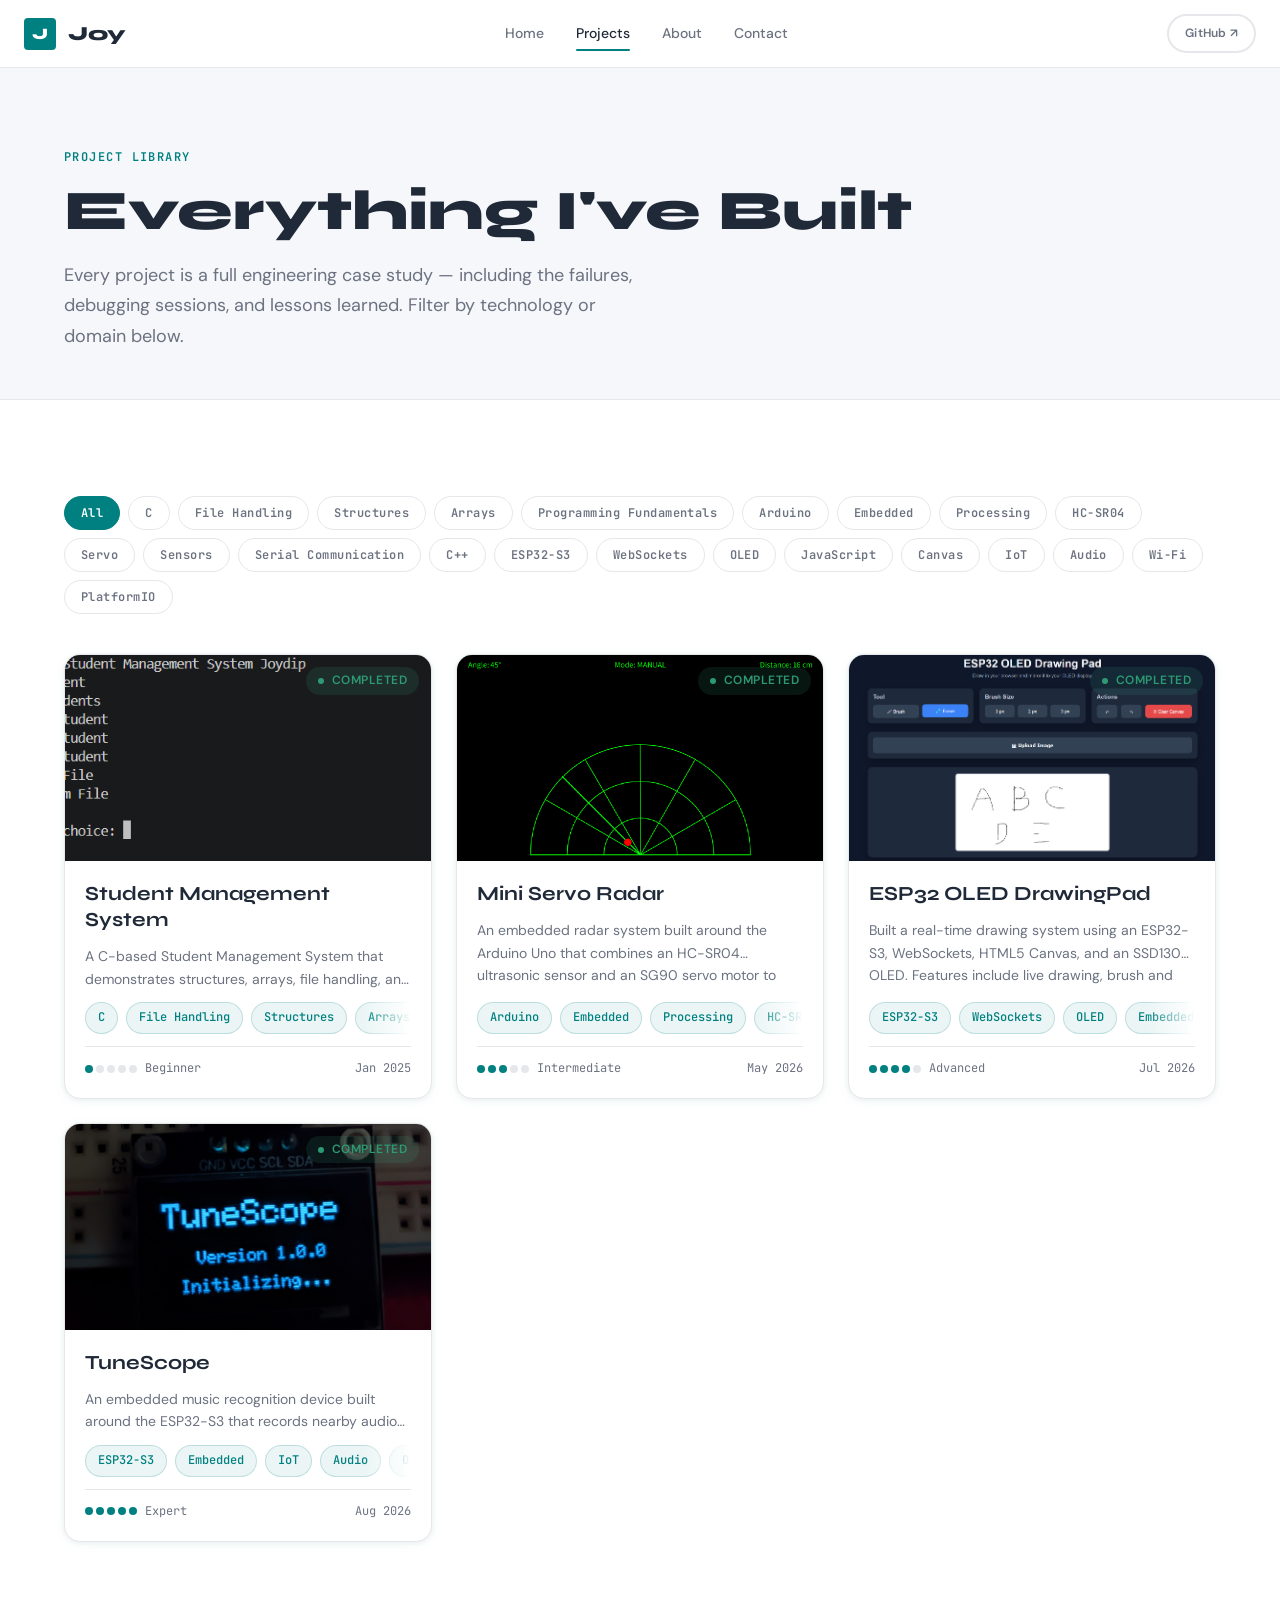
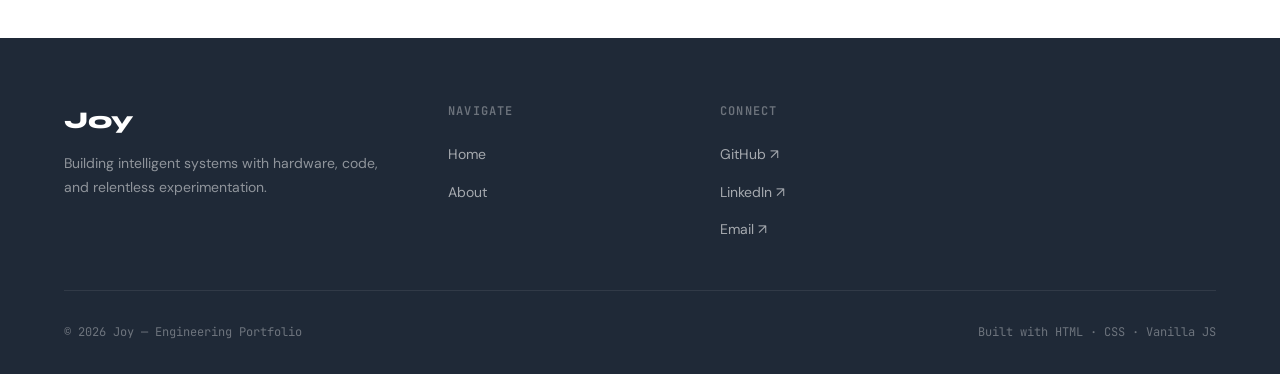
==== commit f41cbba3: "Refactor index.html for improved structure and readability; updated project details and added media " ====
--- a/projects/index.html
+++ b/projects/index.html
@@ -1,174 +1,174 @@
-<!doctype html>
-<html lang="en">
-  <head>
-    <meta charset="UTF-8" />
-    <meta name="viewport" content="width=device-width, initial-scale=1.0" />
-    <meta
-      name="description"
-      content="All projects — Joy's engineering portfolio. IoT, robotics, embedded systems, and electronics experiments."
-    />
-    <title>Projects — Joy</title>
-
-    <link rel="stylesheet" href="../assets/css/variables.css" />
-    <link rel="stylesheet" href="../assets/css/base.css" />
-    <link rel="stylesheet" href="../assets/css/nav.css" />
-    <link rel="stylesheet" href="../assets/css/components.css" />
-    <link rel="stylesheet" href="../assets/css/home.css" />
-    <link
-      rel="icon"
-      href="../assets/icons/favicon.svg"
-      type="image/svg+xml"
-    />
-  </head>
-  <body>
-    <!-- NAV -->
-    <header class="nav" role="banner">
-      <div class="nav__inner">
-        <a href="" class="nav__logo">
-          <div class="nav__logo-mark">J</div>
-          <span>Joy</span>
-        </a>
-        <nav class="nav__links" aria-label="Primary navigation">
-          <a href="../" class="nav__link">Home</a>
-          <a href="../projects/" class="nav__link active">Projects</a>
-          <a href="../about.html" class="nav__link">About</a>
-          <a href="../about.html#contact" class="nav__link">Contact</a>
-        </nav>
-        <div class="nav__actions">
-          <a
-            href="https://github.com/joydip09"
-            target="_blank"
-            rel="noopener"
-            class="btn btn--ghost btn--sm"
-            >GitHub ↗</a
-          >
-          <button class="nav__hamburger" aria-label="Toggle menu">
-            <span></span><span></span><span></span>
-          </button>
-        </div>
-      </div>
-      <nav class="nav__mobile">
-        <a href="../" class="nav__link">Home</a>
-        <a href="../projects/" class="nav__link">Projects</a>
-        <a href="../about.html" class="nav__link">About</a>
-        <a href="../about.html#contact" class="nav__link">Contact</a>
-        <a
-          href="https://github.com/joydip09"
-          target="_blank"
-          rel="noopener"
-          class="btn btn--outline"
-          style="width: fit-content"
-          >GitHub ↗</a
-        >
-      </nav>
-    </header>
-
-    <main>
-      <!-- PAGE HEADER -->
-      <section
-        style="
-          padding-top: var(--sp-20);
-          padding-bottom: var(--sp-12);
-          border-bottom: 1px solid var(--clr-border);
-          background: var(--clr-bg-soft);
-        "
-      >
-        <div class="container">
-          <p class="section-label reveal">Project Library</p>
-          <h1
-            class="section-title reveal"
-            data-delay="60"
-            style="font-size: clamp(2rem, 5vw, 3.5rem)"
-          >
-            Everything I've Built
-          </h1>
-          <p class="section-desc reveal" data-delay="120">
-            Every project is a full engineering case study — including the
-            failures, debugging sessions, and lessons learned. Filter by
-            technology or domain below.
-          </p>
-        </div>
-      </section>
-
-      <!-- PROJECTS -->
-      <section class="section">
-        <div class="container">
-          <div
-            class="filter-bar reveal"
-            id="filter-bar"
-            aria-label="Filter projects"
-          >
-            <!-- Populated by projects.js -->
-          </div>
-
-          <div class="project-feed" id="project-feed" data-stagger>
-            <!-- Populated by projects.js -->
-          </div>
-        </div>
-      </section>
-    </main>
-
-    <!-- FOOTER -->
-    <footer class="footer" role="contentinfo">
-      <div class="container">
-        <div class="footer__grid">
-          <div>
-            <div class="footer__brand-name">Joy</div>
-            <p class="footer__brand-desc">
-              Building intelligent systems with hardware, code, and relentless
-              experimentation.
-            </p>
-          </div>
-          <div>
-            <div class="footer__heading">Navigate</div>
-            <ul class="footer__links">
-              <li><a href="" class="footer__link">Home</a></li>
-              <li><a href="about.html" class="footer__link">About</a></li>
-            </ul>
-          </div>
-          <div>
-            <div class="footer__heading">Connect</div>
-            <ul class="footer__links">
-              <li>
-                <a
-                  href="https://github.com/joydip09"
-                  target="_blank"
-                  rel="noopener"
-                  class="footer__link"
-                  >GitHub ↗</a
-                >
-              </li>
-              <li>
-                <a
-                  href="https://www.linkedin.com/in/joydip-chowdhury-4583843a5/"
-                  target="_blank"
-                  rel="noopener"
-                  class="footer__link"
-                  >LinkedIn ↗</a
-                >
-              </li>
-              <li>
-                <a href="mailto:cjoydip29@gmail.com" class="footer__link"
-                  >Email ↗</a
-                >
-              </li>
-            </ul>
-          </div>
-        </div>
-        <div class="footer__bottom">
-          <span
-            >© <span id="footer-year"></span> Joy — Engineering Portfolio</span
-          >
-          <span>Built with HTML · CSS · Vanilla JS</span>
-        </div>
-      </div>
-    </footer>
-
-    <script src="../assets/js/main.js"></script>
-    <script src="../assets/js/projects.js"></script>
-    <script>
-      document.getElementById("footer-year").textContent =
-        new Date().getFullYear();
-    </script>
-  </body>
-</html>
+<!doctype html>
+<html lang="en">
+  <head>
+    <meta charset="UTF-8" />
+    <meta name="viewport" content="width=device-width, initial-scale=1.0" />
+    <meta
+      name="description"
+      content="All projects — Joy's engineering portfolio. IoT, robotics, embedded systems, and electronics experiments."
+    />
+    <title>Projects — Joy</title>
+
+    <link rel="stylesheet" href="../assets/css/variables.css" />
+    <link rel="stylesheet" href="../assets/css/base.css" />
+    <link rel="stylesheet" href="../assets/css/nav.css" />
+    <link rel="stylesheet" href="../assets/css/components.css" />
+    <link rel="stylesheet" href="../assets/css/home.css" />
+    <link
+      rel="icon"
+      href="../assets/icons/favicon.svg"
+      type="image/svg+xml"
+    />
+  </head>
+  <body>
+    <!-- NAV -->
+    <header class="nav" role="banner">
+      <div class="nav__inner">
+        <a href="" class="nav__logo">
+          <div class="nav__logo-mark">J</div>
+          <span>Joy</span>
+        </a>
+        <nav class="nav__links" aria-label="Primary navigation">
+          <a href="../" class="nav__link">Home</a>
+          <a href="../projects/" class="nav__link active">Projects</a>
+          <a href="../about.html" class="nav__link">About</a>
+          <a href="../about.html#contact" class="nav__link">Contact</a>
+        </nav>
+        <div class="nav__actions">
+          <a
+            href="https://github.com/joydip09"
+            target="_blank"
+            rel="noopener"
+            class="btn btn--ghost btn--sm"
+            >GitHub ↗</a
+          >
+          <button class="nav__hamburger" aria-label="Toggle menu">
+            <span></span><span></span><span></span>
+          </button>
+        </div>
+      </div>
+      <nav class="nav__mobile">
+        <a href="../" class="nav__link">Home</a>
+        <a href="../projects/" class="nav__link">Projects</a>
+        <a href="../about.html" class="nav__link">About</a>
+        <a href="../about.html#contact" class="nav__link">Contact</a>
+        <a
+          href="https://github.com/joydip09"
+          target="_blank"
+          rel="noopener"
+          class="btn btn--outline"
+          style="width: fit-content"
+          >GitHub ↗</a
+        >
+      </nav>
+    </header>
+
+    <main>
+      <!-- PAGE HEADER -->
+      <section
+        style="
+          padding-top: var(--sp-20);
+          padding-bottom: var(--sp-12);
+          border-bottom: 1px solid var(--clr-border);
+          background: var(--clr-bg-soft);
+        "
+      >
+        <div class="container">
+          <p class="section-label reveal">Project Library</p>
+          <h1
+            class="section-title reveal"
+            data-delay="60"
+            style="font-size: clamp(2rem, 5vw, 3.5rem)"
+          >
+            Everything I've Built
+          </h1>
+          <p class="section-desc reveal" data-delay="120">
+            Every project is a full engineering case study — including the
+            failures, debugging sessions, and lessons learned. Filter by
+            technology or domain below.
+          </p>
+        </div>
+      </section>
+
+      <!-- PROJECTS -->
+      <section class="section">
+        <div class="container">
+          <div
+            class="filter-bar reveal"
+            id="filter-bar"
+            aria-label="Filter projects"
+          >
+            <!-- Populated by projects.js -->
+          </div>
+
+          <div class="project-feed" id="project-feed" data-stagger>
+            <!-- Populated by projects.js -->
+          </div>
+        </div>
+      </section>
+    </main>
+
+    <!-- FOOTER -->
+    <footer class="footer" role="contentinfo">
+      <div class="container">
+        <div class="footer__grid">
+          <div>
+            <div class="footer__brand-name">Joy</div>
+            <p class="footer__brand-desc">
+              Building intelligent systems with hardware, code, and relentless
+              experimentation.
+            </p>
+          </div>
+          <div>
+            <div class="footer__heading">Navigate</div>
+            <ul class="footer__links">
+              <li><a href="" class="footer__link">Home</a></li>
+              <li><a href="about.html" class="footer__link">About</a></li>
+            </ul>
+          </div>
+          <div>
+            <div class="footer__heading">Connect</div>
+            <ul class="footer__links">
+              <li>
+                <a
+                  href="https://github.com/joydip09"
+                  target="_blank"
+                  rel="noopener"
+                  class="footer__link"
+                  >GitHub ↗</a
+                >
+              </li>
+              <li>
+                <a
+                  href="https://www.linkedin.com/in/joydip-chowdhury-4583843a5/"
+                  target="_blank"
+                  rel="noopener"
+                  class="footer__link"
+                  >LinkedIn ↗</a
+                >
+              </li>
+              <li>
+                <a href="mailto:cjoydip29@gmail.com" class="footer__link"
+                  >Email ↗</a
+                >
+              </li>
+            </ul>
+          </div>
+        </div>
+        <div class="footer__bottom">
+          <span
+            >© <span id="footer-year"></span> Joy — Engineering Portfolio</span
+          >
+          <span>Built with HTML · CSS · Vanilla JS</span>
+        </div>
+      </div>
+    </footer>
+
+    <script src="../assets/js/main.js"></script>
+    <script src="../assets/js/projects.js"></script>
+    <script>
+      document.getElementById("footer-year").textContent =
+        new Date().getFullYear();
+    </script>
+  </body>
+</html>
